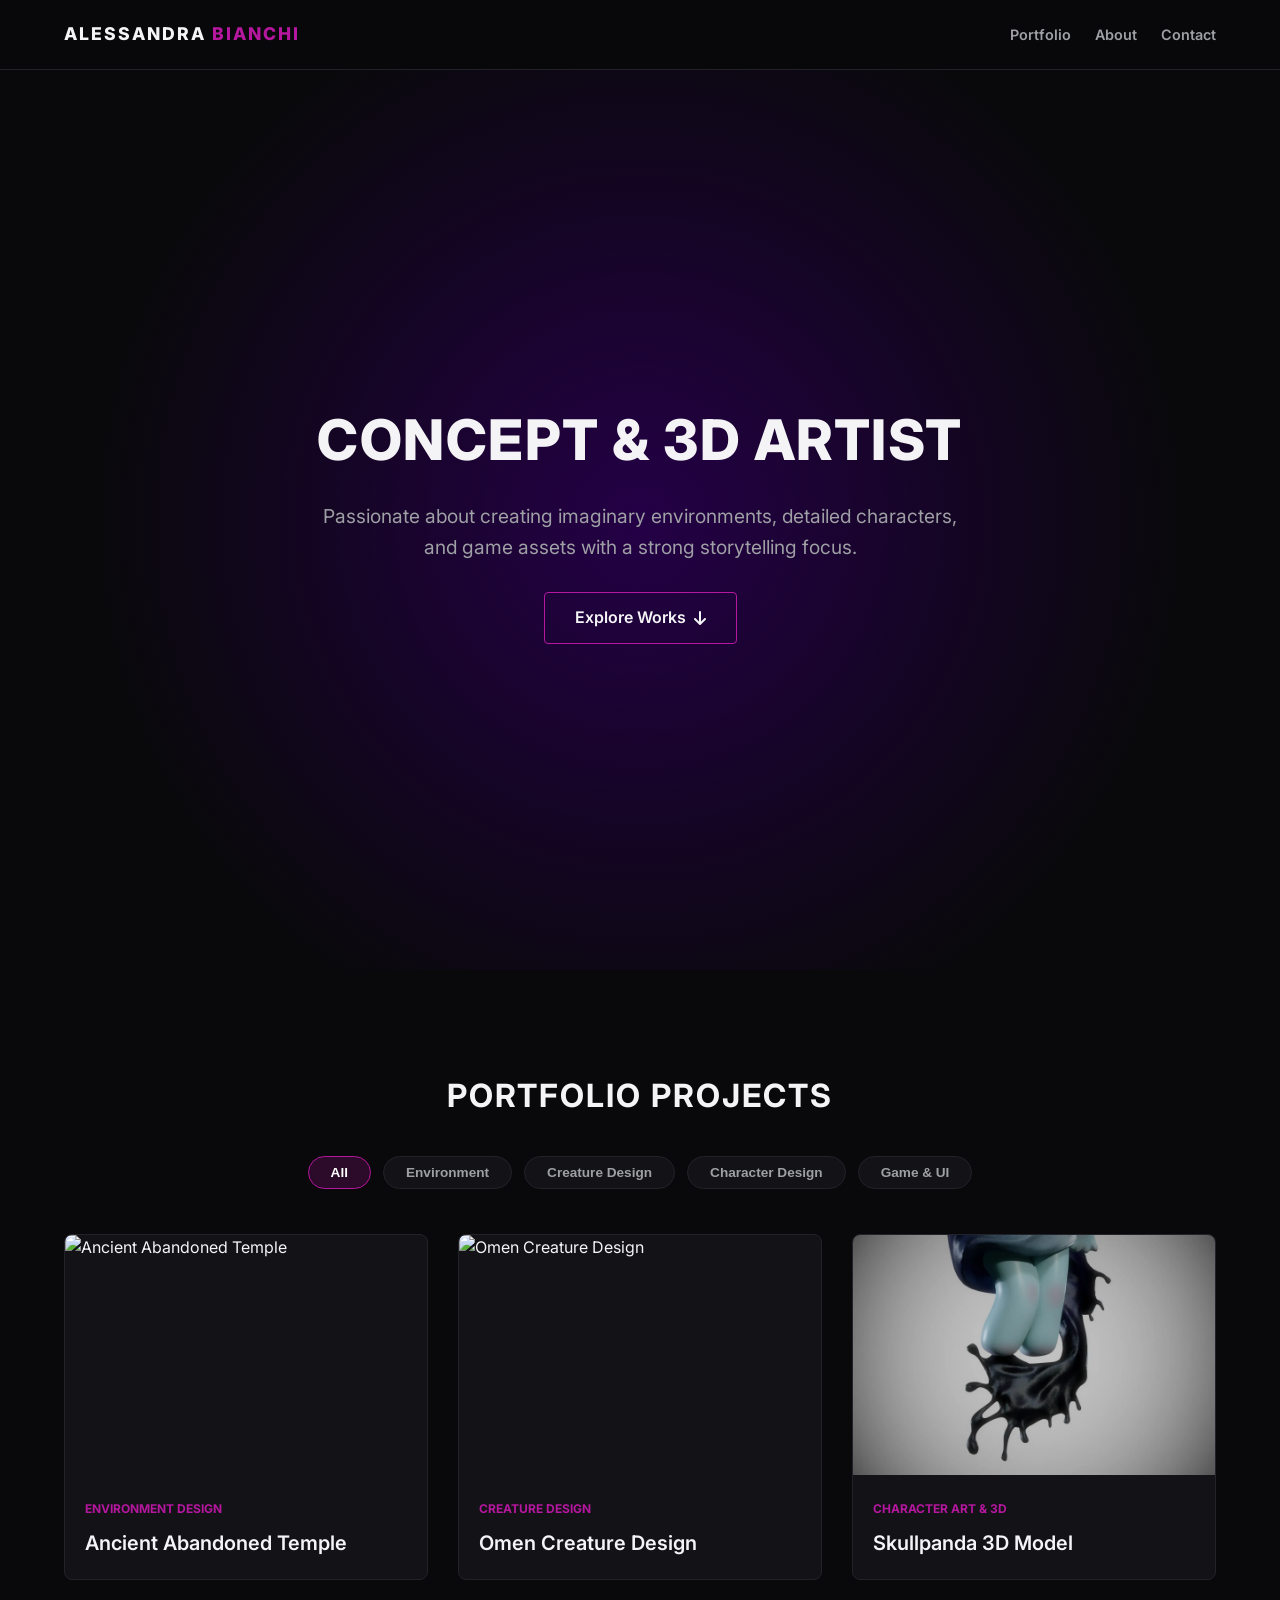
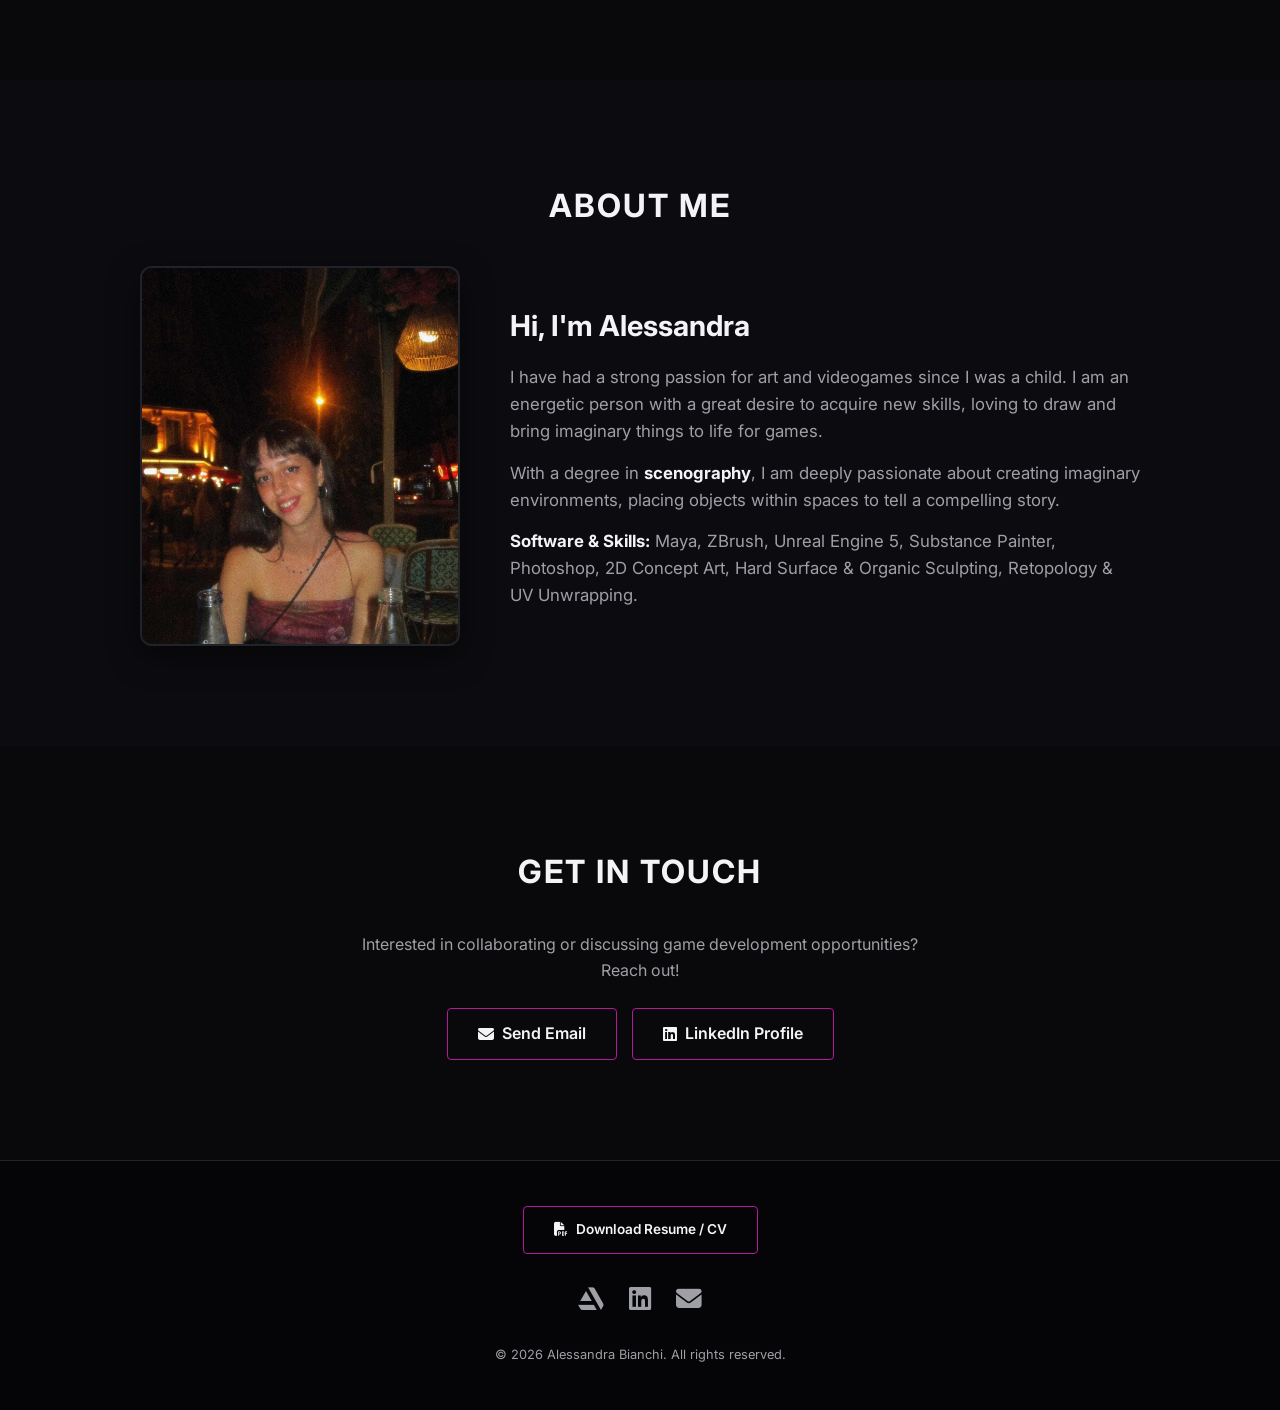
==== index.html @ a9b9b3c7 "Basic structure" ====
<!DOCTYPE html>
<html lang="en">
<head>
  <meta charset="UTF-8">
  <meta name="viewport" content="width=device-width, initial-scale=1.0">
  <title>Alessandra Bianchi | Concept & 3D Artist</title>
  
  <!-- Fonts & Icons -->
  <link rel="preconnect" href="https://fonts.googleapis.com">
  <link rel="preconnect" href="https://fonts.gstatic.com" crossorigin>
  <link href="https://fonts.googleapis.com/css2?family=Inter:wght@300;400;600;800&display=swap" rel="stylesheet">
  <link rel="stylesheet" href="https://cdnjs.cloudflare.com/ajax/libs/font-awesome/6.4.0/css/all.min.css">

  <!-- CSS -->
  <link rel="stylesheet" href="style.css">

  <!-- Marmoset Viewer -->
  <script src="https://viewer.marmoset.co/main/marmoset.js"></script>

</head>
<body>

  <!-- FIXED HEADER -->
  <header>
    <div class="logo">Alessandra <span>Bianchi</span></div>
    <nav>
      <ul>
        <li><a href="#projects">Portfolio</a></li>
        <li><a href="#about">About</a></li>
        <li><a href="#contact">Contact</a></li>
      </ul>
    </nav>
  </header>

  <!-- HERO -->
  <section class="hero">
    <h1>CONCEPT & 3D ARTIST</h1>
    <p>Passionate about creating imaginary environments, detailed characters, and game assets with a strong storytelling focus.</p>
    <a href="#projects" class="btn">Explore Works <i class="fa-solid fa-arrow-down"></i></a>
  </section>

  <!-- PROJECTS SECTION -->
  <section class="section" id="projects">
    <h2 class="section-title">Portfolio Projects</h2>
    
    <div class="filter-buttons">
      <button class="filter-btn active" onclick="filterProjects('all', event)">All</button>
      <button class="filter-btn" onclick="filterProjects('env', event)">Environment</button>
      <button class="filter-btn" onclick="filterProjects('creature', event)">Creature Design</button>
      <button class="filter-btn" onclick="filterProjects('character', event)">Character Design</button>
      <button class="filter-btn" onclick="filterProjects('game', event)">Game & UI</button>
    </div>

    <div class="projects-grid" id="projects-grid"></div>
  </section>

  <!-- MODAL DETAIL -->
  <div class="project-modal" id="projectModal">
    <div class="modal-content">
      <span class="close-modal" onclick="closeModal()">&times;</span>
      <div class="modal-header">
        <h2 id="modalTitle"></h2>
        <div class="modal-meta">
          <span id="modalCategory"></span> | 
          <span id="modalSoftware"></span>
        </div>
      </div>
      <p class="modal-desc" id="modalDescription"></p>
      
      <!-- Contenuto dinamico caricato dal file del singolo progetto -->
      <div class="modal-body" id="modalBody"></div>
    </div>
  </div>

  <!-- ABOUT SECTION -->
  <section class="section" id="about" style="background: #0c0c10;">
    <h2 class="section-title">About Me</h2>
    <div class="about-container">
      <div class="about-img">
        <img src="media/me/profile.jpg" alt="Alessandra Bianchi">
      </div>
      <div class="about-text">
        <h3>Hi, I'm Alessandra</h3>
        <p>I have had a strong passion for art and videogames since I was a child. I am an energetic person with a great desire to acquire new skills, loving to draw and bring imaginary things to life for games.</p>
        <p>With a degree in <strong>scenography</strong>, I am deeply passionate about creating imaginary environments, placing objects within spaces to tell a compelling story.</p>
        <p style="margin-top: 15px;"><strong>Software & Skills:</strong> Maya, ZBrush, Unreal Engine 5, Substance Painter, Photoshop, 2D Concept Art, Hard Surface & Organic Sculpting, Retopology & UV Unwrapping.</p>
      </div>
    </div>
  </section>

  <!-- CONTACT SECTION -->
  <section class="section" id="contact">
    <h2 class="section-title">Get in Touch</h2>
    <div class="contact-container">
      <p style="color: var(--text-dim); margin-bottom: 25px;">Interested in collaborating or discussing game development opportunities? Reach out!</p>
      <div style="display: flex; gap: 15px; justify-content: center; flex-wrap: wrap;">
        <a href="mailto:alessandrabianchi010@gmail.com" class="btn"><i class="fa-solid fa-envelope"></i> Send Email</a>
        <a href="https://www.linkedin.com/in/alessandra-bianchi-11815337b/" target="_blank" class="btn"><i class="fa-brands fa-linkedin"></i> LinkedIn Profile</a>
      </div>
    </div>
  </section>

  <!-- FOOTER -->
  <footer>
    <div class="resume-container">
      <a href="Alessandra_Bianchi_Resume.pdf" target="_blank" class="btn" style="font-size: 0.85rem;">
        <i class="fa-solid fa-file-pdf"></i> Download Resume / CV
      </a>
    </div>
    <div class="social-links">
      <a href="https://www.artstation.com/alessandra10" target="_blank" title="ArtStation"><i class="fa-brands fa-artstation"></i></a>
      <a href="https://www.linkedin.com/in/alessandra-bianchi-11815337b/" target="_blank" title="LinkedIn"><i class="fa-brands fa-linkedin"></i></a>
      <a href="mailto:alessandrabianchi010@gmail.com" title="Email"><i class="fa-solid fa-envelope"></i></a>
    </div>
    <p style="color: var(--text-dim); font-size: 0.8rem;">© 2026 Alessandra Bianchi. All rights reserved.</p>
  </footer>

  <!-- Marmoset Web Viewer library (se usi direttamente Marmoset Web) -->
  <script src="https://marmoset.co/js/marmoset.js"></script>

  <!-- CARICAMENTO SCRIPT PROGETTI -->
  <script src="js/projects/temple.js"></script>
  <script src="js/projects/creature.js"></script>
  <script src="js/projects/skullpanda.js"></script>

  <!-- SCRIPT GENERALE SPA -->
  <script src="js/main.js"></script>
</body>
</html>
---- style.css ----
:root {
    --bg-color: #09090b;
    --card-bg: #121217;
    --accent-color: #b5179e;
    --accent-hover: #7209b7;
    --text-color: #f4f4f6;
    --text-dim: #9ea0a5;
    --border-color: #22222a;
    --header-height: 70px;
}

* { margin: 0; padding: 0; box-sizing: border-box; scroll-behavior: smooth; }
body { background-color: var(--bg-color); color: var(--text-color); font-family: 'Inter', sans-serif; line-height: 1.6; overflow-x: hidden; }

/* FIXED HEADER */
header {
    position: fixed; top: 0; left: 0; width: 100%; height: var(--header-height);
    background: rgba(9, 9, 11, 0.88); backdrop-filter: blur(12px);
    border-bottom: 1px solid var(--border-color); display: flex;
    justify-content: space-between; align-items: center; padding: 0 5%; z-index: 1000;
}
.logo { font-weight: 800; font-size: 1.1rem; letter-spacing: 2px; text-transform: uppercase; }
.logo span { color: var(--accent-color); }
nav ul { display: flex; list-style: none; gap: 24px; }
nav a { color: var(--text-dim); text-decoration: none; font-size: 0.9rem; font-weight: 600; transition: 0.3s; }
nav a:hover { color: var(--accent-color); }

/* HERO SECTION */
.hero {
    height: 100vh; display: flex; flex-direction: column; justify-content: center;
    align-items: center; text-align: center; padding: 0 20px; margin-top: var(--header-height);
    background: radial-gradient(circle at center, #240046 0%, var(--bg-color) 70%);
}
.hero h1 { font-size: 3.5rem; font-weight: 800; margin-bottom: 15px; letter-spacing: 1.5px; }
.hero p { font-size: 1.2rem; color: var(--text-dim); max-width: 650px; margin-bottom: 30px; }
.btn {
    display: inline-flex; align-items: center; gap: 8px; padding: 12px 30px; background: transparent; color: var(--text-color);
    border: 1px solid var(--accent-color); border-radius: 4px; font-weight: 600; text-decoration: none;
    transition: 0.3s; cursor: pointer;
}
.btn:hover { background: var(--accent-color); color: #fff; box-shadow: 0 0 20px rgba(181, 23, 158, 0.5); }

/* SECTIONS */
.section { padding: 100px 5%; }
.section-title { font-size: 2rem; margin-bottom: 35px; text-align: center; text-transform: uppercase; letter-spacing: 2px; }

/* FILTERS */
.filter-buttons { display: flex; justify-content: center; gap: 12px; margin-bottom: 45px; flex-wrap: wrap; }
.filter-btn {
    background: var(--card-bg); border: 1px solid var(--border-color); color: var(--text-dim);
    padding: 8px 22px; border-radius: 20px; cursor: pointer; font-size: 0.85rem; font-weight: 600; transition: 0.3s;
}
.filter-btn.active, .filter-btn:hover { color: #fff; border-color: var(--accent-color); background: rgba(181, 23, 158, 0.2); }

/* PROJECTS GRID */
.projects-grid { display: grid; grid-template-columns: repeat(auto-fill, minmax(320px, 1fr)); gap: 30px; }
.project-card {
    background: var(--card-bg); border-radius: 8px; overflow: hidden; border: 1px solid var(--border-color);
    transition: transform 0.3s ease, border-color 0.3s ease; cursor: pointer; position: relative;
}
.project-card:hover { transform: translateY(-6px); border-color: var(--accent-color); }
.project-card img { width: 100%; height: 240px; object-fit: cover; display: block; }
.project-info { padding: 20px; }
.project-category { font-size: 0.75rem; color: var(--accent-color); text-transform: uppercase; font-weight: 700; }
.project-title { font-size: 1.25rem; margin: 6px 0 0 0; font-weight: 600; }

/* MODAL POPUP (LAYOUT LIBERO PER OGNI PROGETTO) */
.project-modal {
    display: none; position: fixed; top: 0; left: 0; width: 100%; height: 100%;
    background: rgba(5, 5, 8, 0.96); backdrop-filter: blur(16px); z-index: 2000; overflow-y: auto;
    padding: 60px 5%;
}
.modal-content { max-width: 950px; margin: 0 auto; position: relative; }
.close-modal {
    position: absolute; top: -45px; right: 0; color: #fff; font-size: 2.4rem; cursor: pointer; transition: 0.3s;
}
.close-modal:hover { color: var(--accent-color); }
.modal-header { margin-bottom: 25px; }
.modal-header h2 { font-size: 2.4rem; }
.modal-meta { display: flex; gap: 15px; color: var(--accent-color); font-size: 0.95rem; margin-top: 8px; font-weight: 600; flex-wrap: wrap; }
.modal-desc { color: var(--text-dim); font-size: 1.05rem; margin-bottom: 30px; line-height: 1.8; }

/* Contenitore flessibile per immagini, testi e visori 3D */
.modal-body { display: flex; flex-direction: column; gap: 30px; }
.modal-body img { width: 100%; border-radius: 8px; border: 1px solid var(--border-color); display: block; }
.modal-body p { color: var(--text-dim); font-size: 1rem; line-height: 1.7; }
.marmoset-container {
    width: 100%; height: 500px; border-radius: 8px; overflow: hidden; border: 1px solid var(--border-color); background: #000;
}
.marmoset-container iframe { width: 100%; height: 100%; border: none; }

/* ABOUT SECTION */
.about-container { 
    display: grid; grid-template-columns: 320px 1fr; gap: 50px; align-items: center; max-width: 1000px; margin: 0 auto; 
}
.about-img {
    width: 100%; height: 380px; border-radius: 12px; overflow: hidden; border: 2px solid var(--border-color); box-shadow: 0 10px 30px rgba(0,0,0,0.5);
}
.about-img img { width: 100%; height: 100%; object-fit: cover; }
.about-text h3 { font-size: 1.8rem; margin-bottom: 15px; }
.about-text p { color: var(--text-dim); margin-top: 15px; font-size: 1.05rem; }
.about-text strong { color: var(--text-color); }

/* CONTACTS & FOOTER */
.contact-container { text-align: center; max-width: 600px; margin: 0 auto; }
footer { background: #050507; border-top: 1px solid var(--border-color); padding: 45px 5%; text-align: center; }
.resume-container { margin-bottom: 25px; }
.social-links { display: flex; justify-content: center; gap: 25px; margin-bottom: 25px; }
.social-links a { color: var(--text-dim); font-size: 1.6rem; transition: 0.3s; }
.social-links a:hover { color: var(--accent-color); transform: translateY(-3px); }

@media (max-width: 850px) {
    .hero h1 { font-size: 2.4rem; }
    .about-container { grid-template-columns: 1fr; text-align: center; }
    .about-img { max-width: 280px; height: 320px; margin: 0 auto; }
}
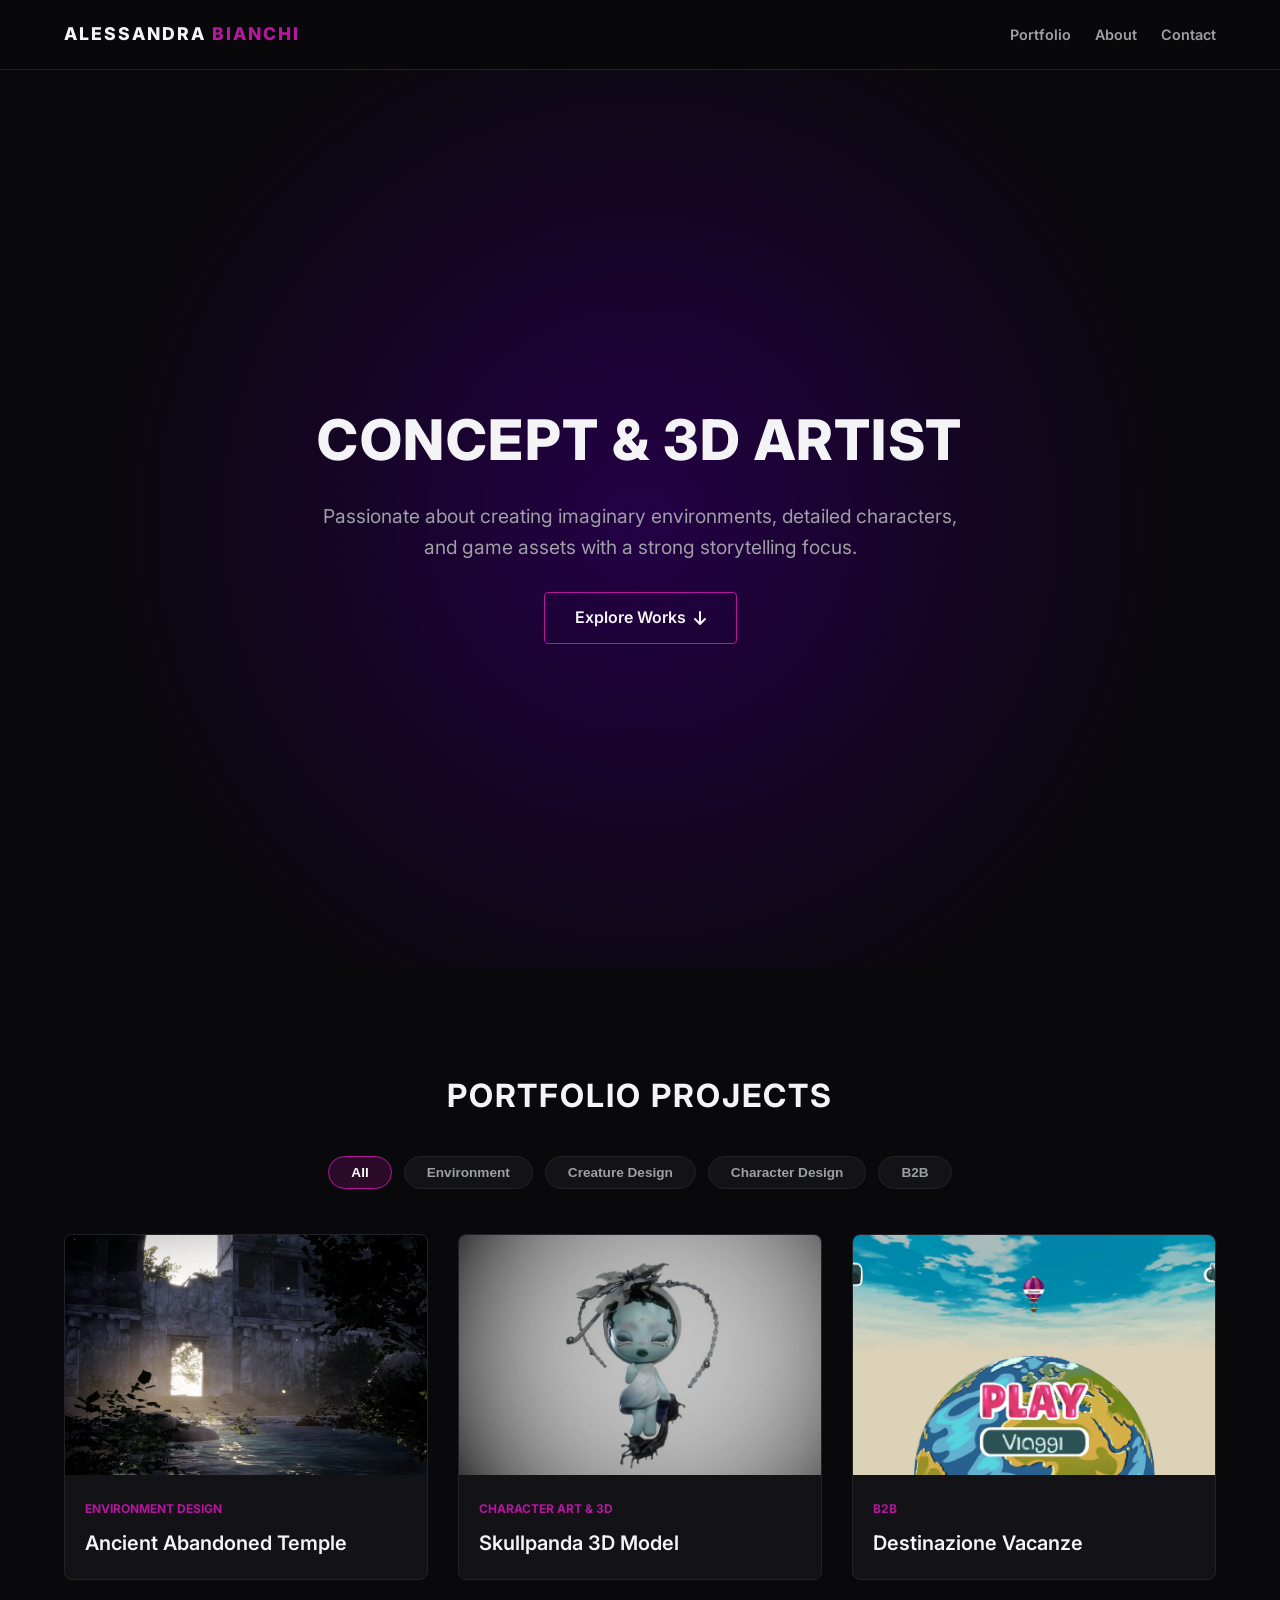
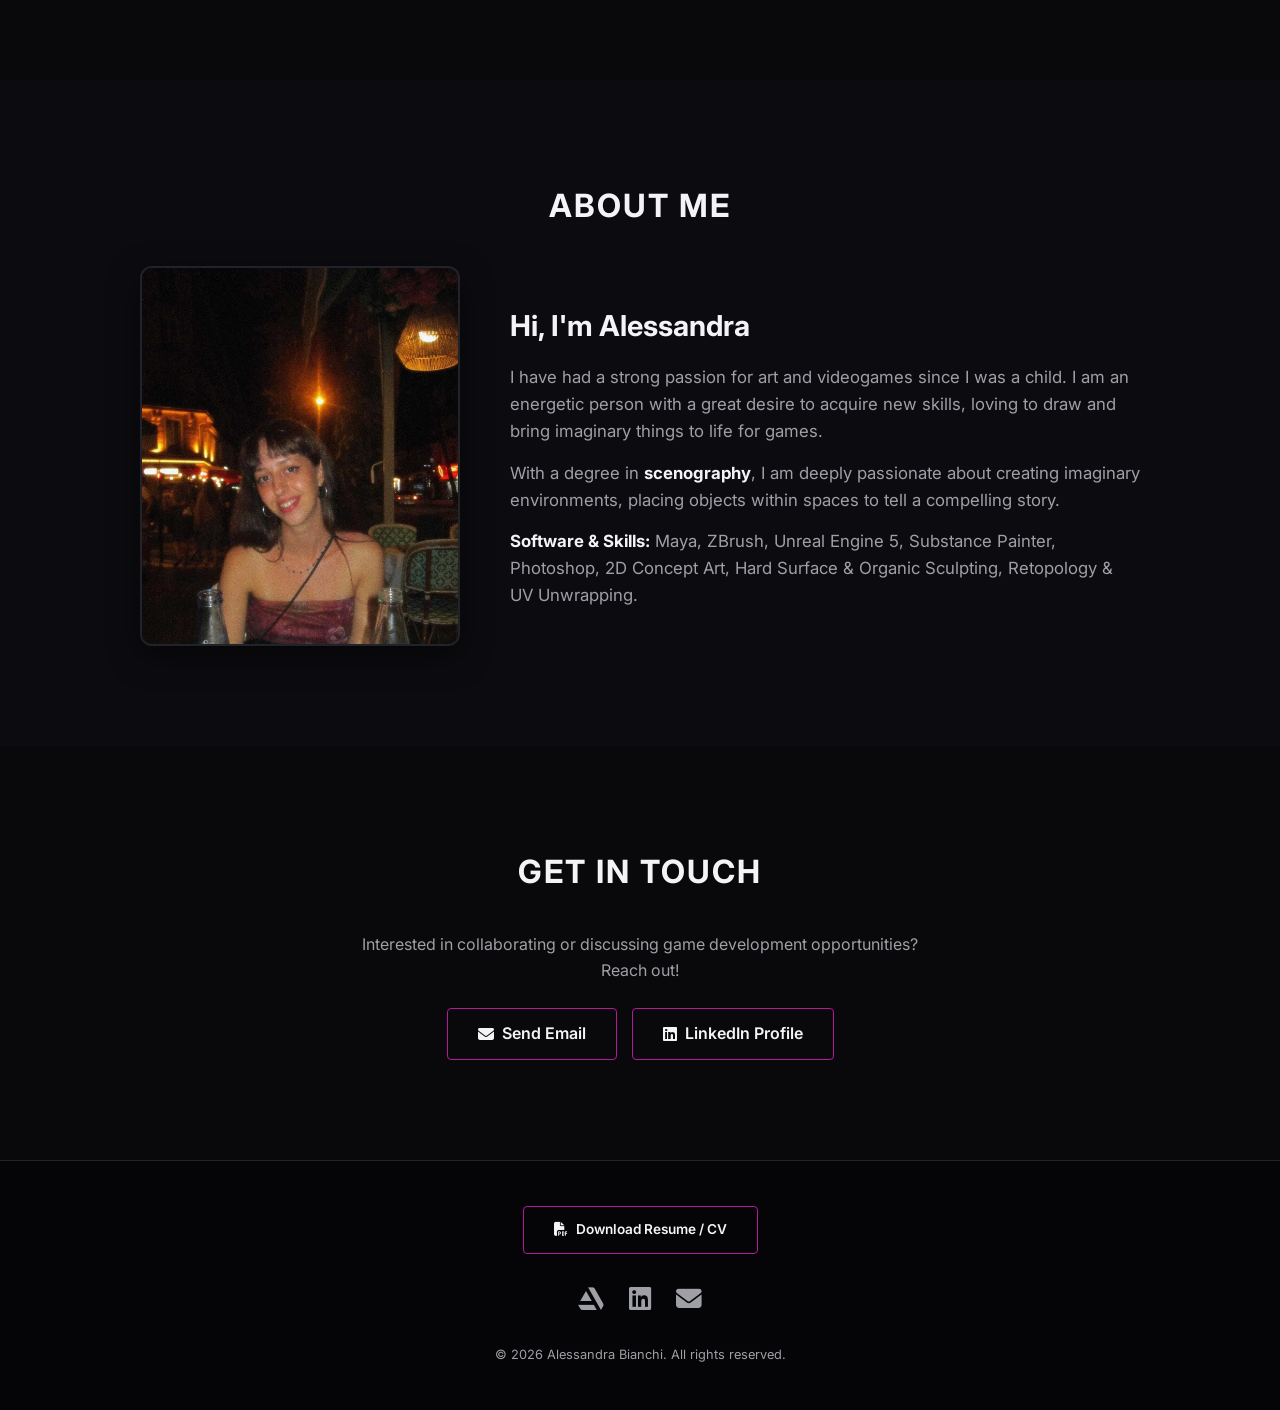
==== commit 91c2d417: "Fixed marmoset viewer, set up 3 projects, readme with instruction" ====
--- a/index.html
+++ b/index.html
@@ -48,7 +48,7 @@
       <button class="filter-btn" onclick="filterProjects('env', event)">Environment</button>
       <button class="filter-btn" onclick="filterProjects('creature', event)">Creature Design</button>
       <button class="filter-btn" onclick="filterProjects('character', event)">Character Design</button>
-      <button class="filter-btn" onclick="filterProjects('game', event)">Game & UI</button>
+      <button class="filter-btn" onclick="filterProjects('B2B', event)">B2B</button>
     </div>
 
     <div class="projects-grid" id="projects-grid"></div>
@@ -115,13 +115,10 @@
     <p style="color: var(--text-dim); font-size: 0.8rem;">© 2026 Alessandra Bianchi. All rights reserved.</p>
   </footer>
 
-  <!-- Marmoset Web Viewer library (se usi direttamente Marmoset Web) -->
-  <script src="https://marmoset.co/js/marmoset.js"></script>
-
   <!-- CARICAMENTO SCRIPT PROGETTI -->
   <script src="js/projects/temple.js"></script>
-  <script src="js/projects/creature.js"></script>
   <script src="js/projects/skullpanda.js"></script>
+  <script src="js/projects/destinazione-vacanze.js"></script>
 
   <!-- SCRIPT GENERALE SPA -->
   <script src="js/main.js"></script>
--- a/style.css
+++ b/style.css
@@ -53,10 +53,26 @@
 .filter-btn.active, .filter-btn:hover { color: #fff; border-color: var(--accent-color); background: rgba(181, 23, 158, 0.2); }
 
 /* PROJECTS GRID */
-.projects-grid { display: grid; grid-template-columns: repeat(auto-fill, minmax(320px, 1fr)); gap: 30px; }
+.projects-grid { 
+    display: flex; 
+    flex-wrap: wrap; 
+    justify-content: center; 
+    gap: 30px; 
+    max-width: 1200px;
+    margin: 0 auto;
+}
 .project-card {
-    background: var(--card-bg); border-radius: 8px; overflow: hidden; border: 1px solid var(--border-color);
-    transition: transform 0.3s ease, border-color 0.3s ease; cursor: pointer; position: relative;
+    background: var(--card-bg); 
+    border-radius: 8px; 
+    overflow: hidden; 
+    border: 1px solid var(--border-color);
+    transition: transform 0.3s ease, border-color 0.3s ease; 
+    cursor: pointer; 
+    position: relative;
+    /* Impostazioni per la larghezza flessibile ma centrata */
+    width: 350px;
+    flex: 1 1 320px;
+    max-width: 380px;
 }
 .project-card:hover { transform: translateY(-6px); border-color: var(--accent-color); }
 .project-card img { width: 100%; height: 240px; object-fit: cover; display: block; }
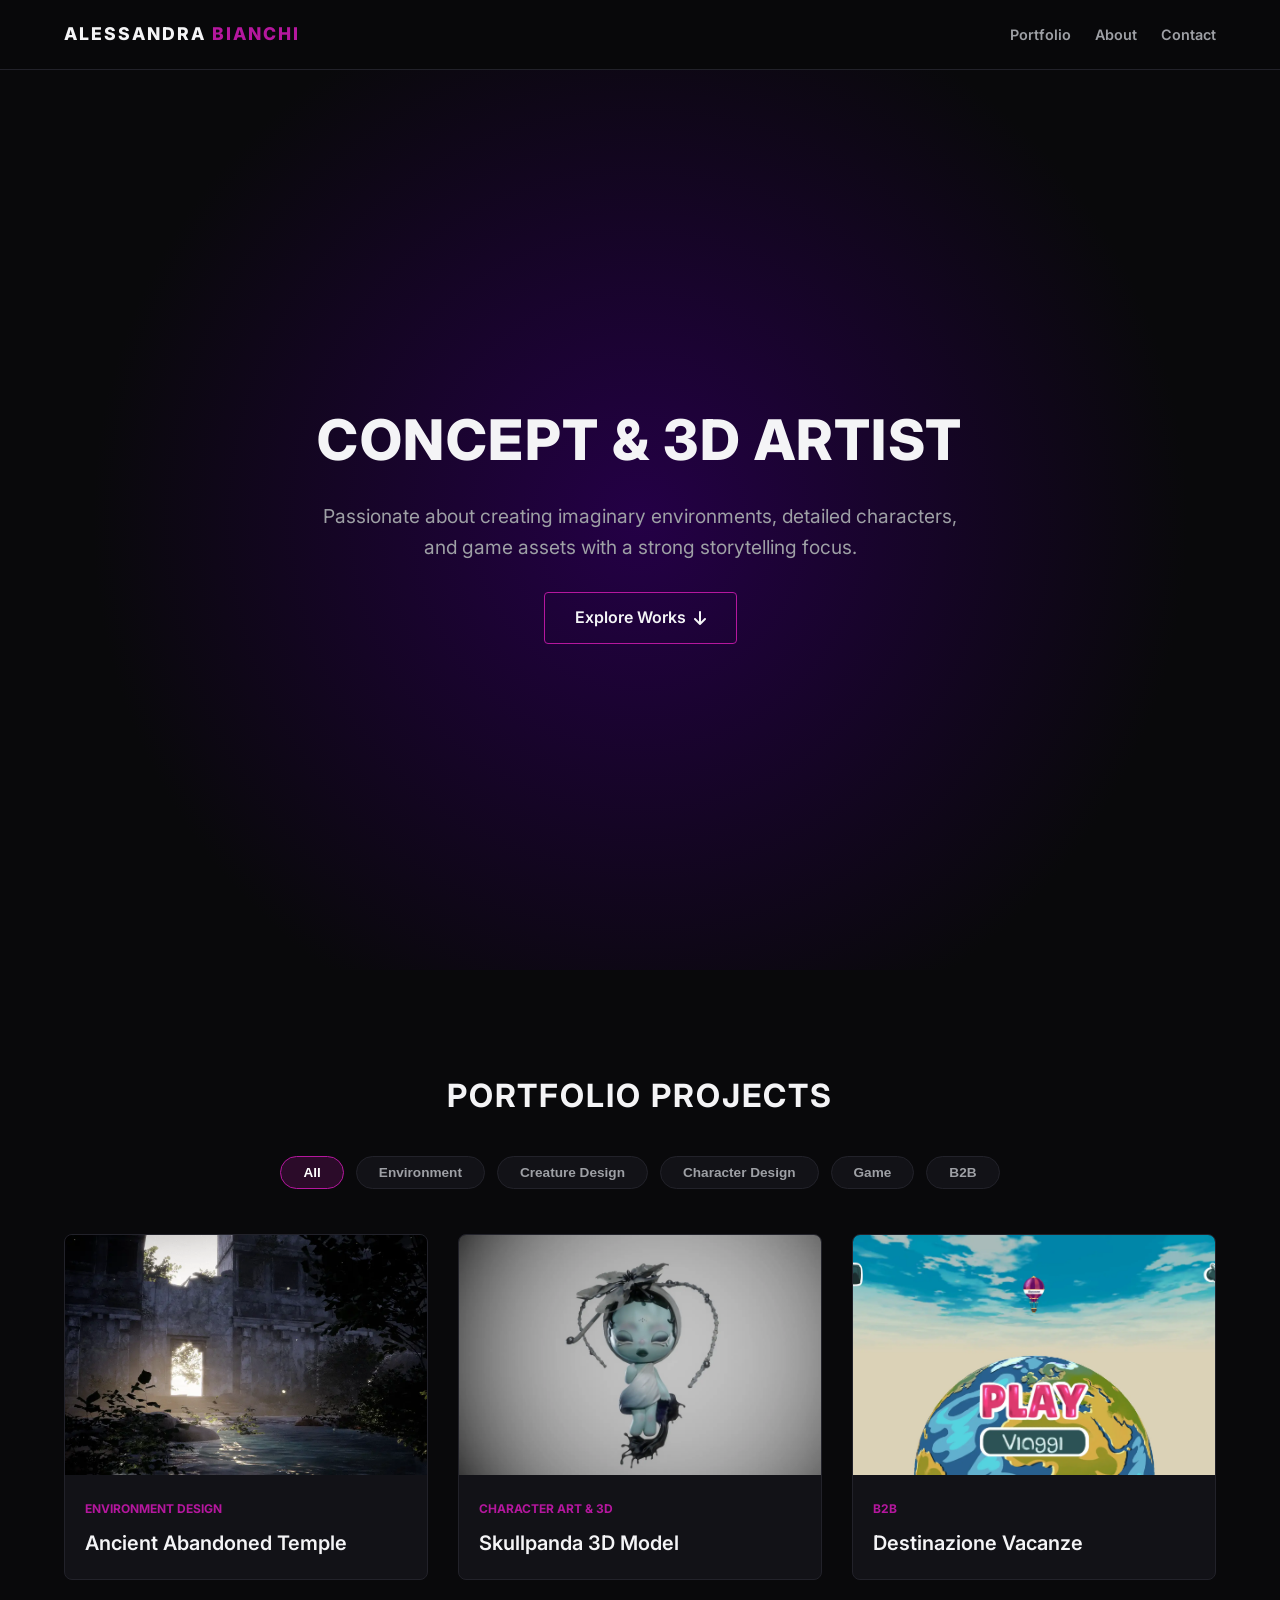
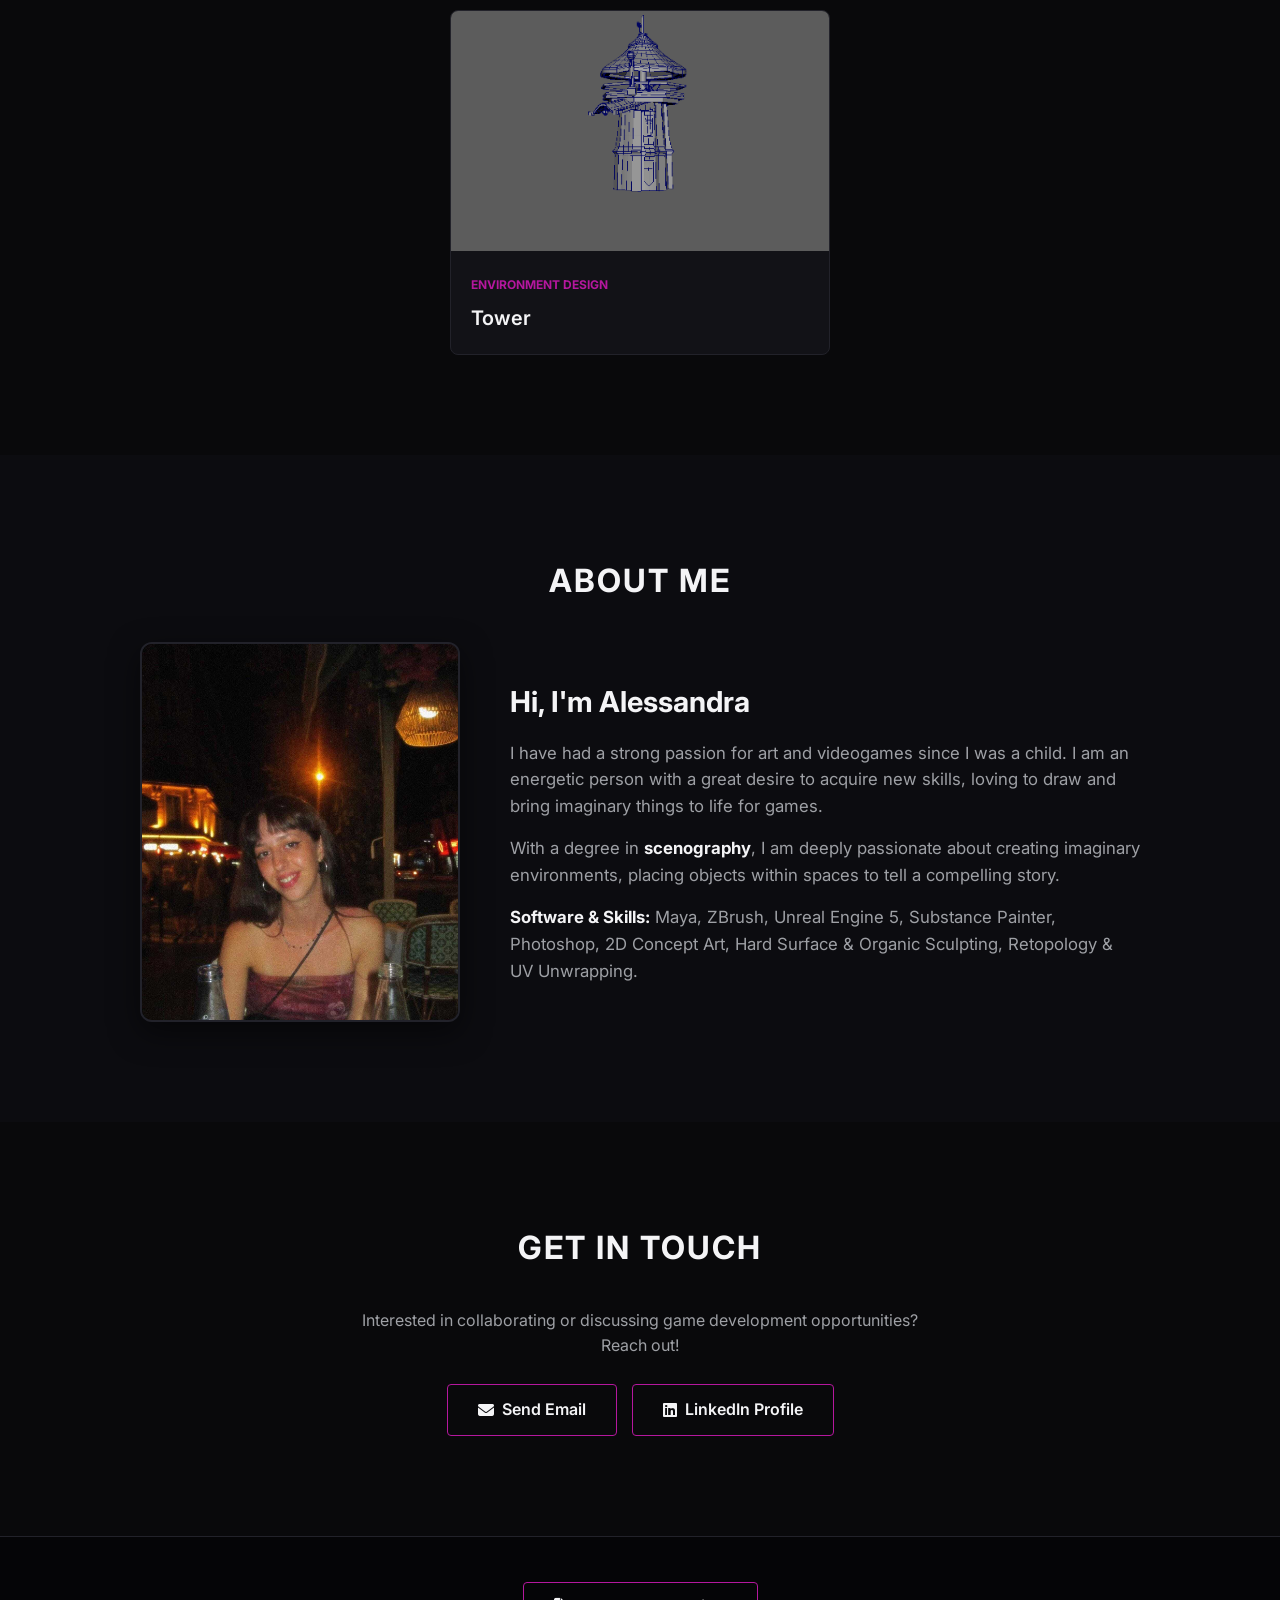
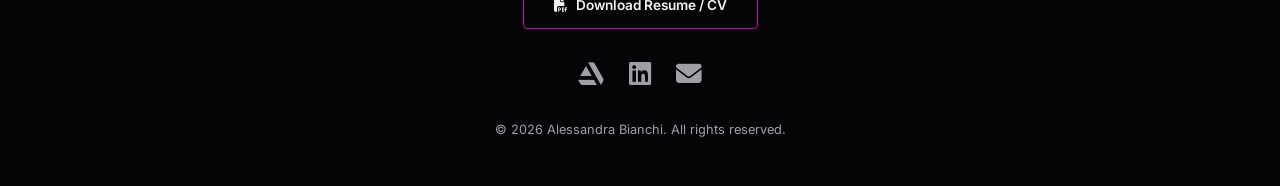
==== commit 3f4f8694: "Initial set up tower project, added game category" ====
--- a/index.html
+++ b/index.html
@@ -48,6 +48,7 @@
       <button class="filter-btn" onclick="filterProjects('env', event)">Environment</button>
       <button class="filter-btn" onclick="filterProjects('creature', event)">Creature Design</button>
       <button class="filter-btn" onclick="filterProjects('character', event)">Character Design</button>
+      <button class="filter-btn" onclick="filterProjects('game', event)">Game</button>
       <button class="filter-btn" onclick="filterProjects('B2B', event)">B2B</button>
     </div>
 
@@ -119,6 +120,7 @@
   <script src="js/projects/temple.js"></script>
   <script src="js/projects/skullpanda.js"></script>
   <script src="js/projects/destinazione-vacanze.js"></script>
+  <script src="js/projects/tower.js"></script>
 
   <!-- SCRIPT GENERALE SPA -->
   <script src="js/main.js"></script>
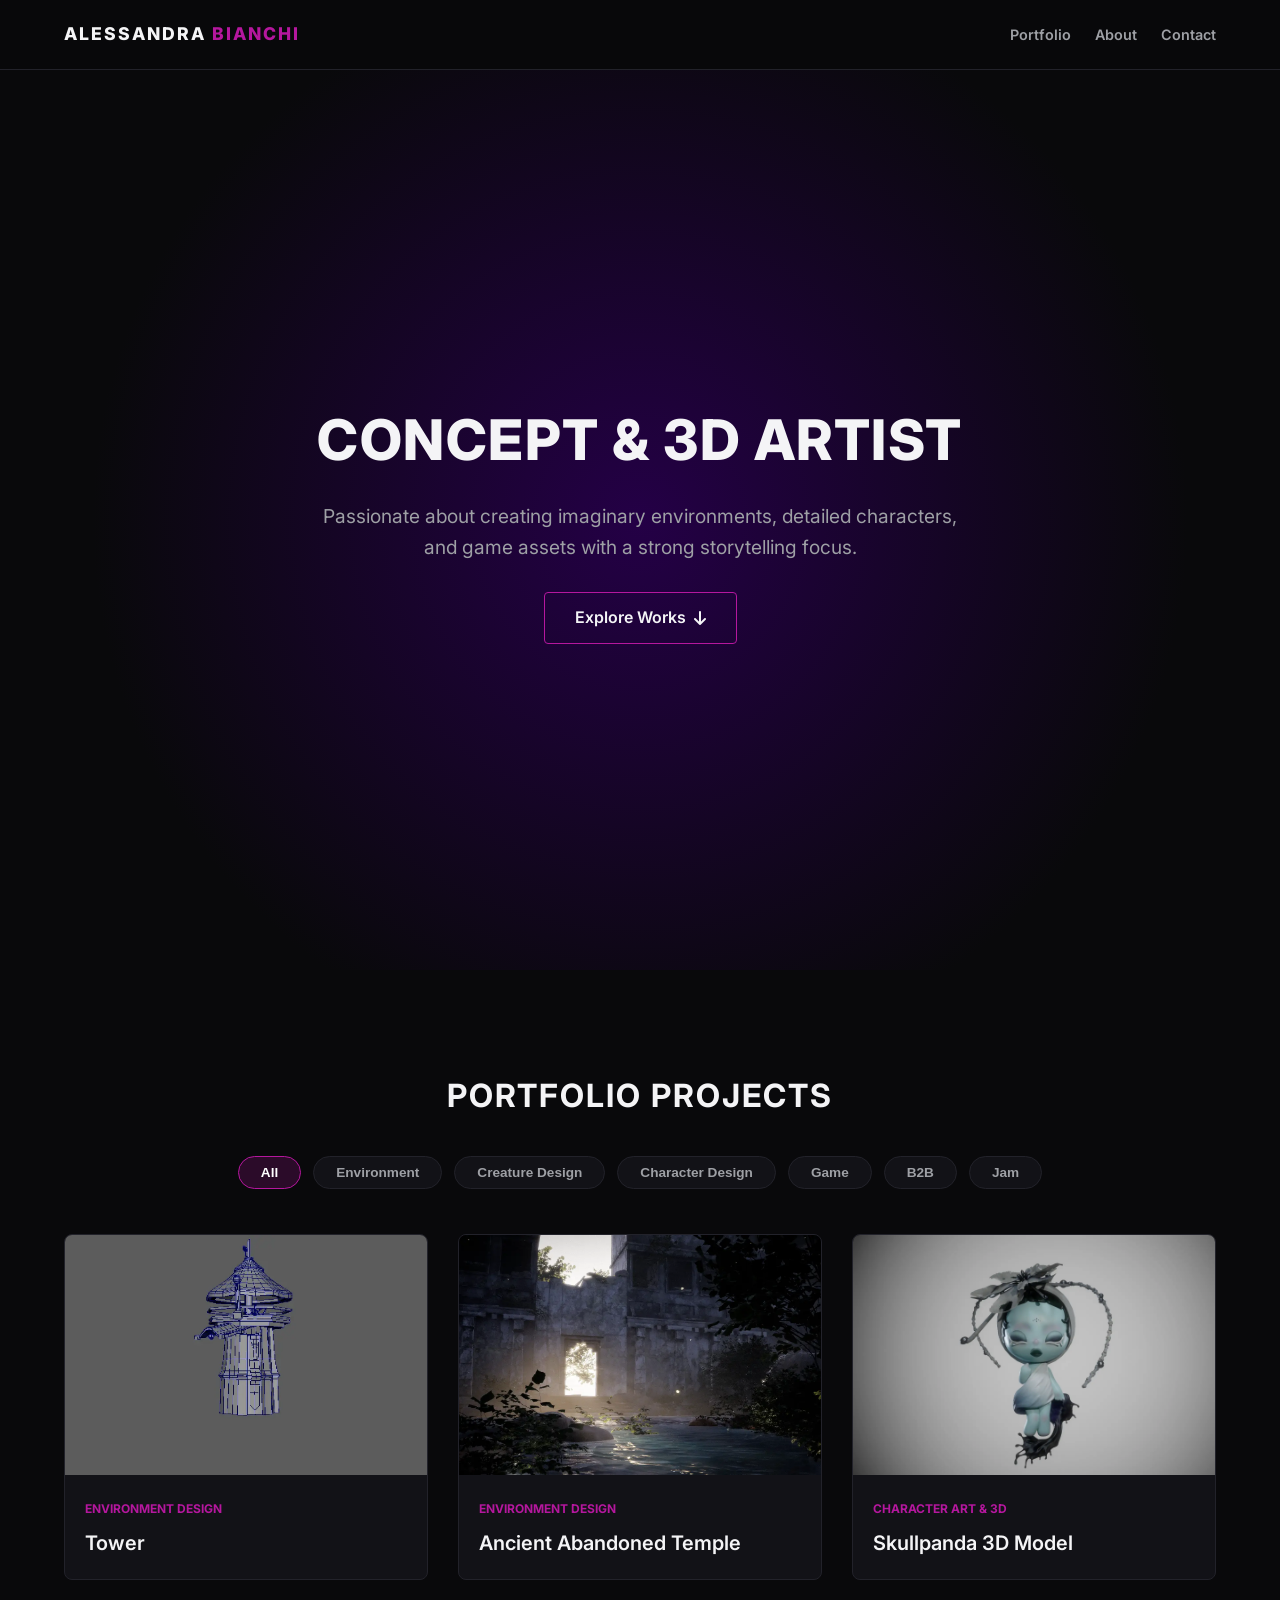
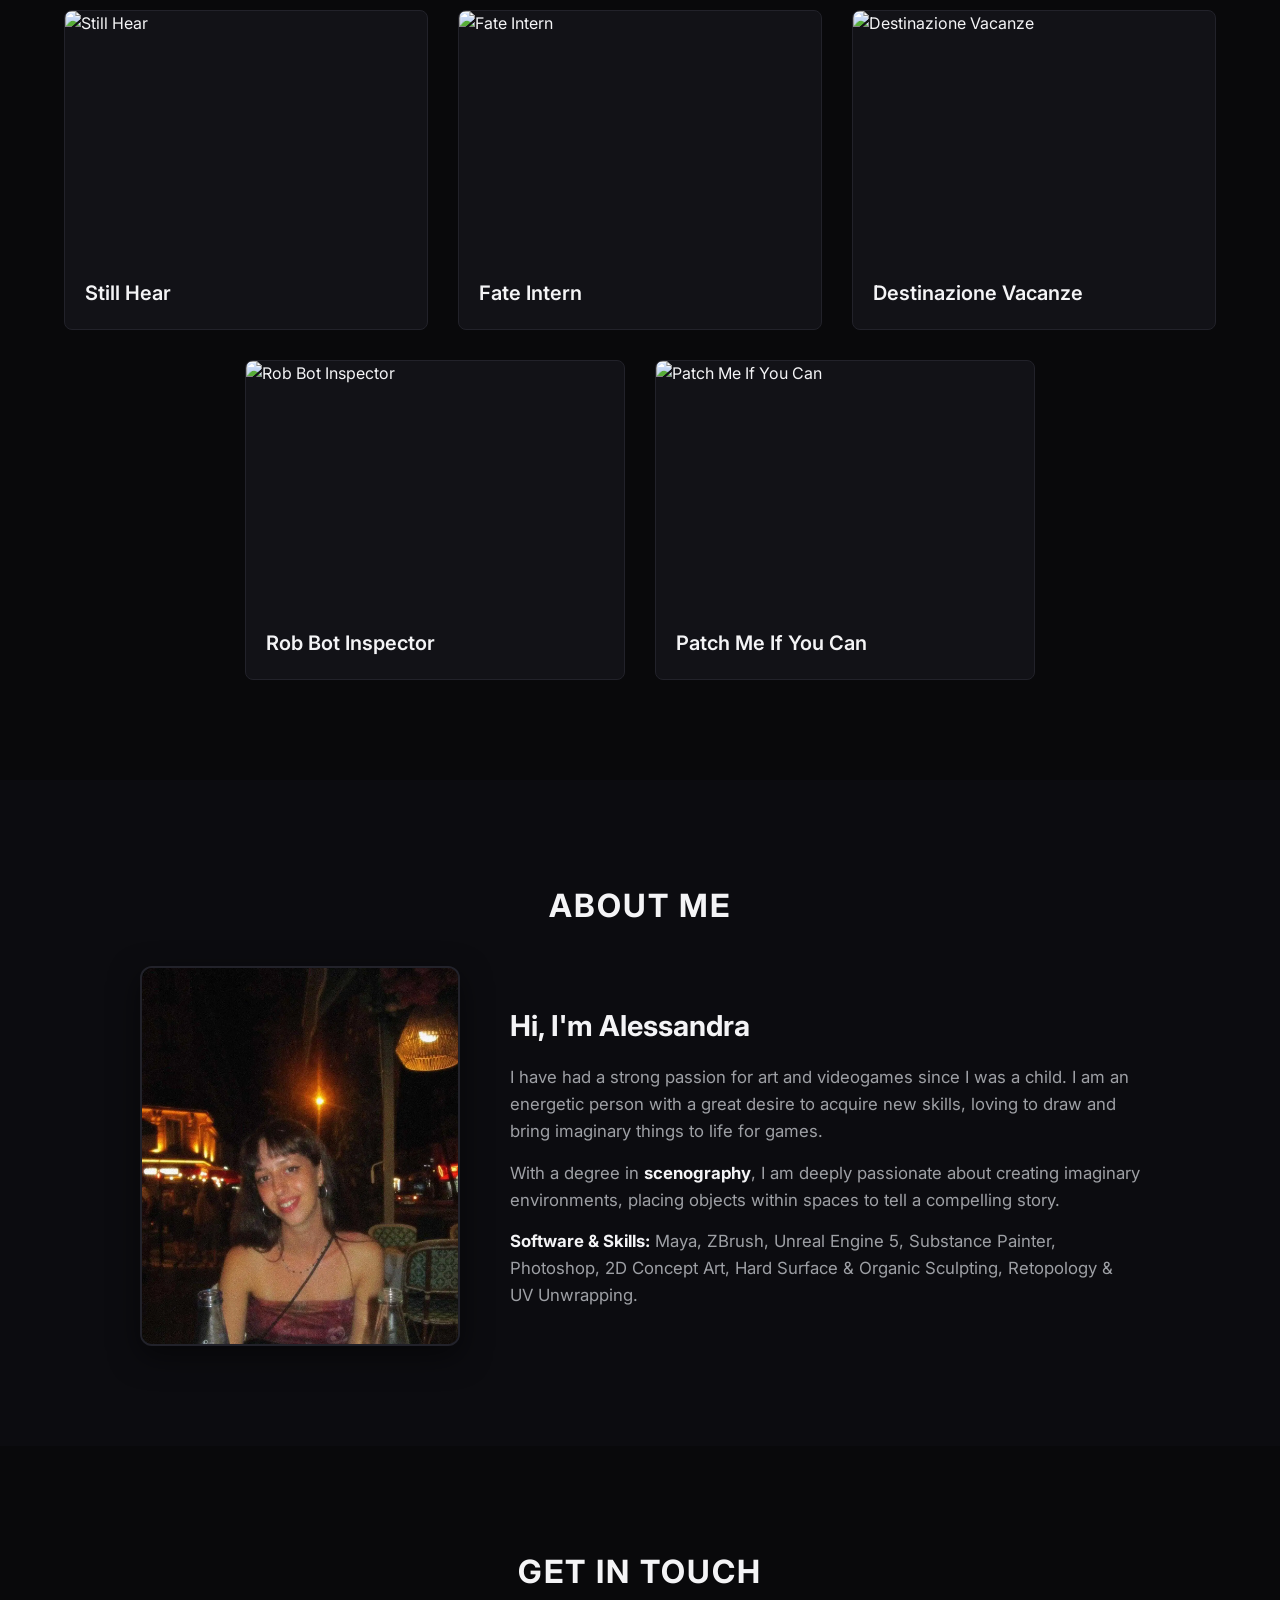
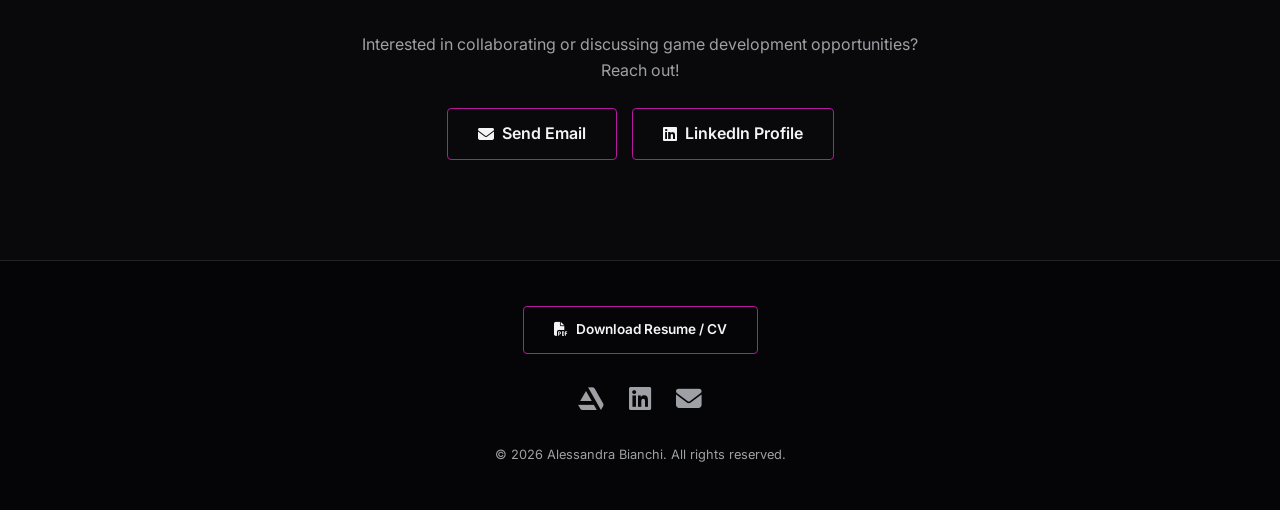
==== commit b28f6b8f: "Init set up other projects and converted image to webp" ====
--- a/index.html
+++ b/index.html
@@ -50,6 +50,7 @@
       <button class="filter-btn" onclick="filterProjects('character', event)">Character Design</button>
       <button class="filter-btn" onclick="filterProjects('game', event)">Game</button>
       <button class="filter-btn" onclick="filterProjects('B2B', event)">B2B</button>
+      <button class="filter-btn" onclick="filterProjects('jam', event)">Jam</button>
     </div>
 
     <div class="projects-grid" id="projects-grid"></div>
@@ -78,7 +79,7 @@
     <h2 class="section-title">About Me</h2>
     <div class="about-container">
       <div class="about-img">
-        <img src="media/me/profile.jpg" alt="Alessandra Bianchi">
+        <img src="media/me/profile.webp" alt="Alessandra Bianchi">
       </div>
       <div class="about-text">
         <h3>Hi, I'm Alessandra</h3>
@@ -117,10 +118,14 @@
   </footer>
 
   <!-- CARICAMENTO SCRIPT PROGETTI -->
+  <script src="js/projects/tower.js"></script>
   <script src="js/projects/temple.js"></script>
   <script src="js/projects/skullpanda.js"></script>
+  <script src="js/projects/still-hear.js"></script>
+  <script src="js/projects/fate-intern.js"></script>
   <script src="js/projects/destinazione-vacanze.js"></script>
-  <script src="js/projects/tower.js"></script>
+  <script src="js/projects/rob-bot-inspector.js"></script>
+  <script src="js/projects/patch-me.js"></script>
 
   <!-- SCRIPT GENERALE SPA -->
   <script src="js/main.js"></script>
